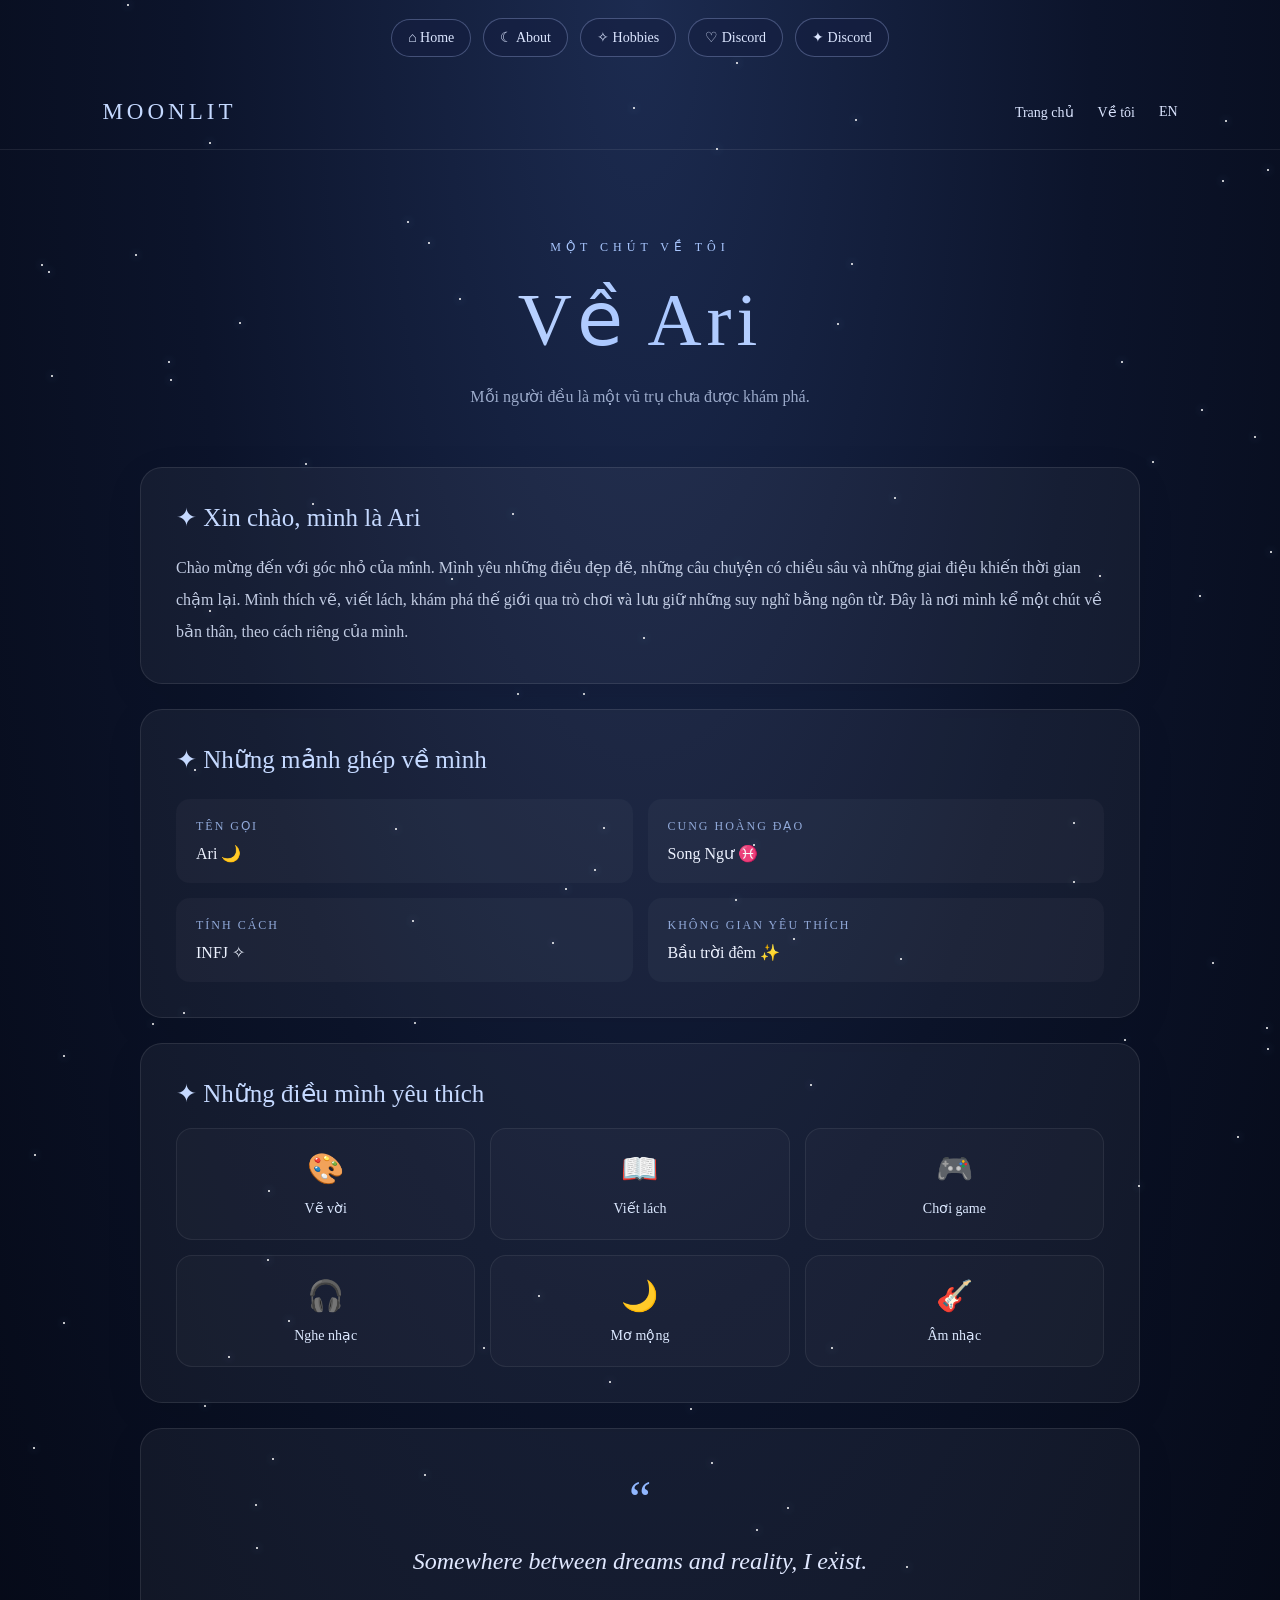
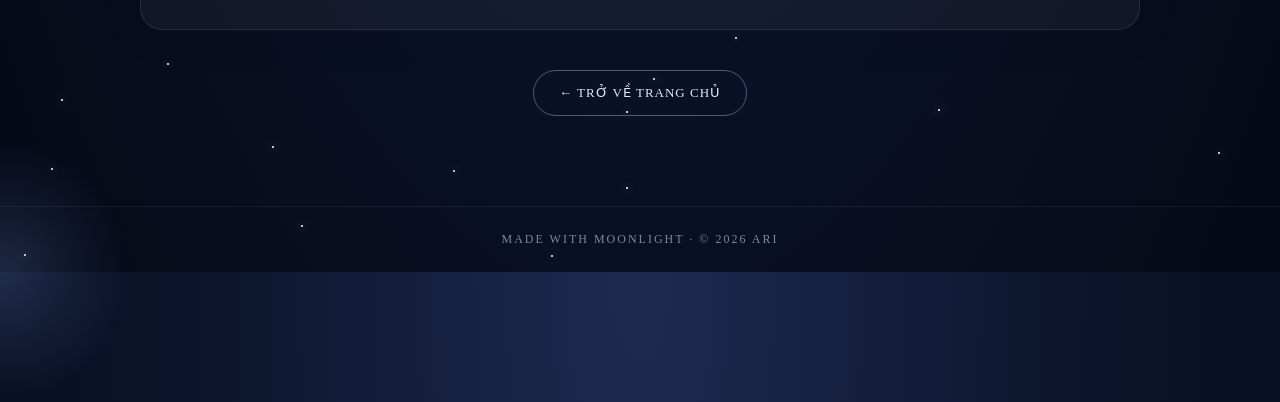
==== about.html @ 0a74391c "about.html" ====
<!DOCTYPE html>
<html lang="vi">

<head>
    <meta charset="UTF-8">
    <meta name="viewport" content="width=device-width, initial-scale=1.0">

    <title>About Ari | Moonlit</title>

    <style>
        /* ===== CÀI ĐẶT CHUNG ===== */
        * {
            margin: 0;
            padding: 0;
            box-sizing: border-box;
        }

        html {
            scroll-behavior: smooth;
        }

        body {
            min-height: 100vh;
            font-family: Georgia, "Times New Roman", serif;
            color: #f4f6ff;
            background:
                radial-gradient(
                    ellipse at top,
                    #1c2b50 0%,
                    #0c142b 50%,
                    #050916 100%
                );
            overflow-x: hidden;
        }

        /* ===== BẦU TRỜI SAO ===== */
        #stars {
            position: fixed;
            inset: 0;
            z-index: 0;
            pointer-events: none;
        }

        .star {
            position: absolute;
            width: 2px;
            height: 2px;
            border-radius: 50%;
            background: white;
            box-shadow: 0 0 8px #a9c7ff;
            animation: twinkle 3s infinite ease-in-out;
        }

        @keyframes twinkle {
            0%, 100% {
                opacity: 0.2;
                transform: scale(0.7);
            }

            50% {
                opacity: 1;
                transform: scale(1.4);
            }
        }

        /* ===== THANH ĐIỀU HƯỚNG ===== */
        header {
            position: relative;
            z-index: 2;
            display: flex;
            align-items: center;
            justify-content: space-between;
            padding: 24px 8%;
            border-bottom: 1px solid #ffffff15;
        }

        .logo {
            color: #c5d9ff;
            font-size: 23px;
            letter-spacing: 4px;
        }

        nav {
            display: flex;
            align-items: center;
            gap: 24px;
        }

        nav a,
        #language {
            color: #dbe5ff;
            text-decoration: none;
            font-family: inherit;
            font-size: 14px;
            background: transparent;
            border: none;
            cursor: pointer;
            transition: 0.3s;
        }

        nav a:hover,
        #language:hover {
            color: #91b7ff;
        }

        /* ===== TIÊU ĐỀ ===== */
        .page-title {
            position: relative;
            z-index: 1;
            text-align: center;
            padding: 90px 20px 55px;
            animation: appear 1s ease both;
        }

        .eyebrow {
            color: #a9c7ff;
            font-size: 12px;
            letter-spacing: 5px;
            margin-bottom: 20px;
        }

        h1 {
            font-size: clamp(42px, 8vw, 75px);
            font-weight: normal;
            letter-spacing: 5px;
            background: linear-gradient(
                120deg,
                #ffffff,
                #a9c7ff,
                #e3eaff
            );
            background-clip: text;
            -webkit-background-clip: text;
            color: transparent;
        }

        .subtitle {
            margin-top: 20px;
            color: #9baaca;
            font-size: 16px;
            line-height: 1.8;
        }

        /* ===== NỘI DUNG ===== */
        .container {
            position: relative;
            z-index: 1;
            width: min(1000px, 88%);
            margin: 0 auto;
            padding-bottom: 90px;
        }

        .glass-card {
            padding: 35px;
            margin-bottom: 25px;
            border: 1px solid #ffffff18;
            border-radius: 22px;
            background: rgba(255, 255, 255, 0.045);
            backdrop-filter: blur(12px);
            box-shadow: 0 10px 40px #00000012;
            transition:
                transform 0.35s ease,
                border-color 0.35s ease;
            animation: appear 1s ease both;
        }

        .glass-card:hover {
            transform: translateY(-4px);
            border-color: #a9c7ff55;
        }

        h2 {
            margin-bottom: 20px;
            color: #c5d9ff;
            font-size: 25px;
            font-weight: normal;
        }

        .description {
            color: #c2cce3;
            font-size: 16px;
            line-height: 2;
        }

        .highlight {
            color: #dce8ff;
        }

        /* ===== THÔNG TIN CÁ NHÂN ===== */
        .info-grid {
            display: grid;
            grid-template-columns: repeat(2, 1fr);
            gap: 15px;
            margin-top: 25px;
        }

        .info-item {
            padding: 20px;
            border-radius: 14px;
            background: #ffffff08;
        }

        .info-label {
            margin-bottom: 10px;
            color: #91a9d9;
            font-size: 12px;
            letter-spacing: 2px;
            text-transform: uppercase;
        }

        .info-value {
            color: #edf2ff;
            font-size: 16px;
        }

        /* ===== SỞ THÍCH ===== */
        .hobby-grid {
            display: grid;
            grid-template-columns: repeat(3, 1fr);
            gap: 15px;
        }

        .hobby {
            padding: 22px 12px;
            text-align: center;
            border: 1px solid #ffffff12;
            border-radius: 16px;
            background: #ffffff06;
            transition: 0.3s;
        }

        .hobby:hover {
            background: #a9c7ff12;
            transform: translateY(-5px);
        }

        .hobby-icon {
            display: block;
            margin-bottom: 14px;
            font-size: 30px;
        }

        .hobby-name {
            color: #dce8ff;
            font-size: 14px;
        }

        /* ===== CÂU NÓI ===== */
        .quote-card {
            text-align: center;
            padding: 45px 30px;
        }

        .quote-mark {
            color: #91b7ff;
            font-size: 50px;
            line-height: 1;
        }

        .quote-text {
            margin-top: 15px;
            color: #e0e8ff;
            font-size: clamp(18px, 3vw, 24px);
            font-style: italic;
            line-height: 1.9;
        }

        /* ===== NÚT ĐIỀU HƯỚNG ===== */
        .back-home {
            display: block;
            width: fit-content;
            margin: 40px auto 0;
            padding: 14px 25px;
            border: 1px solid #a9c7ff66;
            border-radius: 30px;
            color: #dce8ff;
            text-decoration: none;
            font-size: 13px;
            letter-spacing: 1px;
            transition: 0.3s;
        }

        .back-home:hover {
            background: #a9c7ff15;
            box-shadow: 0 0 25px #a9c7ff20;
        }

        footer {
            position: relative;
            z-index: 1;
            padding: 25px;
            border-top: 1px solid #ffffff10;
            color: #7887a7;
            text-align: center;
            font-size: 12px;
            letter-spacing: 2px;
        }

        /* ===== HIỆU ỨNG ===== */
        @keyframes appear {
            from {
                opacity: 0;
                transform: translateY(20px);
            }

            to {
                opacity: 1;
                transform: translateY(0);
            }
        }

        /* ===== ĐIỆN THOẠI ===== */
        @media (max-width: 650px) {
            header {
                padding: 20px 5%;
            }

            .logo {
                font-size: 17px;
                letter-spacing: 2px;
            }

            nav {
                gap: 13px;
            }

            nav a,
            #language {
                font-size: 12px;
            }

            .page-title {
                padding-top: 65px;
            }

            .container {
                width: 90%;
            }

            .glass-card {
                padding: 25px 20px;
            }

            .info-grid {
                grid-template-columns: 1fr;
            }

            .hobby-grid {
                grid-template-columns: repeat(2, 1fr);
            }
        }

        @media (prefers-reduced-motion: reduce) {
            *,
            *::before,
            *::after {
                animation-duration: 0.01ms !important;
                animation-iteration-count: 1 !important;
                scroll-behavior: auto !important;
            }
        }
    </style>
</head>
    <link rel="stylesheet" href="effects.css">
<body>
    <nav class="main-nav">
  <a href="index.html">⌂ Home</a>
  <a href="about.html">☾ About</a>
  <a href="hobbies.html">✧ Hobbies</a>
  <a href="discord.html">♡ Discord</a>
  <a href="music.html">✦ Discord</a>
</nav>

<style>
  .main-nav {
    display: flex;
    justify-content: center;
    align-items: center;
    flex-wrap: wrap;
    gap: 12px;
    padding: 18px 12px;
    margin: 0 auto;
  }

  .main-nav a {
    color: #dce6ff;
    text-decoration: none;
    padding: 10px 16px;
    border: 1px solid rgba(180, 200, 255, 0.3);
    border-radius: 20px;
    background: rgba(20, 30, 65, 0.55);
    transition: 0.3s ease;
  }

  .main-nav a:hover {
    color: white;
    background: rgba(120, 145, 220, 0.3);
    border-color: #c5d4ff;
    box-shadow: 0 0 15px rgba(150, 180, 255, 0.3);
    transform: translateY(-2px);
  }
</style>
    
<script src="effects.js"></script>
    <div id="stars" aria-hidden="true"></div>

    <!-- THANH ĐIỀU HƯỚNG -->
    <header>
        <div class="logo">MOONLIT</div>

        <nav>
            <a href="index.html"
               data-vi="Trang chủ"
               data-en="Home">Trang chủ</a>

            <a href="about.html"
               data-vi="Về tôi"
               data-en="About">Về tôi</a>

            <button id="language" type="button">EN</button>
        </nav>
    </header>

    <!-- TIÊU ĐỀ -->
    <section class="page-title">
        <p class="eyebrow"
           data-vi="MỘT CHÚT VỀ TÔI"
           data-en="A LITTLE ABOUT ME">
            MỘT CHÚT VỀ TÔI
        </p>

        <h1 data-vi="Về Ari" data-en="About Ari">Về Ari</h1>

        <p class="subtitle"
           data-vi="Mỗi người đều là một vũ trụ chưa được khám phá."
           data-en="Everyone is a universe waiting to be discovered.">
            Mỗi người đều là một vũ trụ chưa được khám phá.
        </p>
    </section>

    <main class="container">

        <!-- GIỚI THIỆU -->
        <section class="glass-card">
            <h2 data-vi="✦ Xin chào, mình là Ari"
                data-en="✦ Hello, I'm Ari">
                ✦ Xin chào, mình là Ari
            </h2>

            <p class="description"
               data-vi="Chào mừng đến với góc nhỏ của mình. Mình yêu những điều đẹp đẽ, những câu chuyện có chiều sâu và những giai điệu khiến thời gian chậm lại. Mình thích vẽ, viết lách, khám phá thế giới qua trò chơi và lưu giữ những suy nghĩ bằng ngôn từ. Đây là nơi mình kể một chút về bản thân, theo cách riêng của mình."
               data-en="Welcome to my little corner of the universe. I love beautiful things, meaningful stories, and melodies that make time slow down. I enjoy drawing, writing, exploring virtual worlds through games, and preserving my thoughts in words. This is where I share a little about myself, in my own way.">
                Chào mừng đến với góc nhỏ của mình. Mình yêu những điều đẹp đẽ, những câu chuyện có chiều sâu và những giai điệu khiến thời gian chậm lại. Mình thích vẽ, viết lách, khám phá thế giới qua trò chơi và lưu giữ những suy nghĩ bằng ngôn từ. Đây là nơi mình kể một chút về bản thân, theo cách riêng của mình.
            </p>
        </section>

        <!-- THÔNG TIN -->
        <section class="glass-card">
            <h2 data-vi="✦ Những mảnh ghép về mình"
                data-en="✦ Pieces of Me">
                ✦ Những mảnh ghép về mình
            </h2>

            <div class="info-grid">

                <div class="info-item">
                    <p class="info-label"
                       data-vi="Tên gọi"
                       data-en="Name">Tên gọi</p>

                    <p class="info-value">Ari 🌙</p>
                </div>

                <div class="info-item">
                    <p class="info-label"
                       data-vi="Cung hoàng đạo"
                       data-en="Zodiac">Cung hoàng đạo</p>

                    <p class="info-value"
                       data-vi="Song Ngư ♓"
                       data-en="Pisces ♓">Song Ngư ♓</p>
                </div>

                <div class="info-item">
                    <p class="info-label"
                       data-vi="Tính cách"
                       data-en="Personality">Tính cách</p>

                    <p class="info-value">INFJ ✧</p>
                </div>

                <div class="info-item">
                    <p class="info-label"
                       data-vi="Không gian yêu thích"
                       data-en="Favorite Vibe">Không gian yêu thích</p>

                    <p class="info-value"
                       data-vi="Bầu trời đêm ✨"
                       data-en="The night sky ✨">Bầu trời đêm ✨</p>
                </div>

            </div>
        </section>

        <!-- SỞ THÍCH -->
        <section class="glass-card">
            <h2 data-vi="✦ Những điều mình yêu thích"
                data-en="✦ Things I Love">
                ✦ Những điều mình yêu thích
            </h2>

            <div class="hobby-grid">

                <div class="hobby">
                    <span class="hobby-icon">🎨</span>
                    <p class="hobby-name"
                       data-vi="Vẽ vời"
                       data-en="Drawing">Vẽ vời</p>
                </div>

                <div class="hobby">
                    <span class="hobby-icon">📖</span>
                    <p class="hobby-name"
                       data-vi="Viết lách"
                       data-en="Writing">Viết lách</p>
                </div>

                <div class="hobby">
                    <span class="hobby-icon">🎮</span>
                    <p class="hobby-name"
                       data-vi="Chơi game"
                       data-en="Gaming">Chơi game</p>
                </div>

                <div class="hobby">
                    <span class="hobby-icon">🎧</span>
                    <p class="hobby-name"
                       data-vi="Nghe nhạc"
                       data-en="Music">Nghe nhạc</p>
                </div>

                <div class="hobby">
                    <span class="hobby-icon">🌙</span>
                    <p class="hobby-name"
                       data-vi="Mơ mộng"
                       data-en="Daydreaming">Mơ mộng</p>
                </div>

                <div class="hobby">
                    <span class="hobby-icon">🎸</span>
                    <p class="hobby-name"
                       data-vi="Âm nhạc"
                       data-en="Instruments">Âm nhạc</p>
                </div>

            </div>
        </section>

        <!-- CÂU NÓI -->
        <section class="glass-card quote-card">
            <div class="quote-mark">“</div>

            <p class="quote-text"
               data-vi="Somewhere between dreams and reality, I exist."
               data-en="Somewhere between dreams and reality, I exist.">
                Somewhere between dreams and reality, I exist.
            </p>
        </section>

        <a class="back-home"
           href="index.html"
           data-vi="← TRỞ VỀ TRANG CHỦ"
           data-en="← BACK TO HOME">
            ← TRỞ VỀ TRANG CHỦ
        </a>

    </main>

    <footer>
        <p>MADE WITH MOONLIGHT · © 2026 ARI</p>
    </footer>

    <script>
        // Tạo bầu trời sao
        const stars = document.getElementById("stars");

        for (let i = 0; i < 100; i++) {
            const star = document.createElement("span");

            star.className = "star";
            star.style.left = Math.random() * 100 + "%";
            star.style.top = Math.random() * 100 + "%";
            star.style.animationDelay = Math.random() * 3 + "s";
            star.style.animationDuration =
                (2 + Math.random() * 4) + "s";

            stars.appendChild(star);
        }

        // Chuyển đổi ngôn ngữ
        const languageButton = document.getElementById("language");

        let currentLanguage = "vi";

        languageButton.addEventListener("click", () => {
            currentLanguage =
                currentLanguage === "vi" ? "en" : "vi";

            document.documentElement.lang = currentLanguage;

            document.querySelectorAll("[data-vi][data-en]")
                .forEach(element => {
                    element.textContent =
                        element.dataset[currentLanguage];
                });

            languageButton.textContent =
                currentLanguage === "vi" ? "EN" : "VI";
        });
    </script>
    <script src="effects.js"></script>
    
</body>
  </html>
---- effects.css ----
/* =================================
   MOONLIT — CELESTIAL EFFECTS
   ================================= */

/* 1. ÁNH SÁNG THEO CON TRỎ */
.cursor-glow {
    position: fixed;
    width: 260px;
    height: 260px;
    border-radius: 50%;
    background: radial-gradient(
        circle,
        rgba(130, 170, 255, 0.10) 0%,
        rgba(130, 170, 255, 0.04) 40%,
        transparent 72%
    );

    transform: translate(-50%, -50%);
    pointer-events: none;
    z-index: 0;

    transition: left 0.12s linear, top 0.12s linear;
}

/* 2. SAO BĂNG */
.shooting-star {
    position: fixed;
    top: var(--star-top, 20%);
    left: 100%;

    width: 140px;
    height: 2px;

    background: linear-gradient(
        90deg,
        transparent,
        rgba(169, 199, 255, 0.9),
        white
    );

    border-radius: 50%;
    opacity: 0;
    pointer-events: none;
    z-index: 0;

    transform: rotate(-25deg);
    filter: drop-shadow(0 0 5px #a9c7ff);

    animation: shooting 1.2s linear forwards;
}

@keyframes shooting {
    0% {
        opacity: 0;
        transform: translate(0, 0) rotate(-25deg);
    }

    10% {
        opacity: 1;
    }

    100% {
        opacity: 0;
        transform: translate(-120vw, 40vh) rotate(-25deg);
    }
}

/* 3. NỘI DUNG XUẤT HIỆN KHI CUỘN */
.reveal {
    opacity: 0;
    transform: translateY(24px);

    transition:
        opacity 0.8s ease,
        transform 0.8s ease;
}

.reveal.visible {
    opacity: 1;
    transform: translateY(0);
}

/* 4. CHUYỂN CẢNH GIỮA CÁC TRANG */
body.page-enter {
    animation: pageEnter 0.65s ease both;
}

body.page-leave {
    animation: pageLeave 0.28s ease both;
}

@keyframes pageEnter {
    from {
        opacity: 0;
        transform: translateY(8px);
    }

    to {
        opacity: 1;
        transform: translateY(0);
    }
}

@keyframes pageLeave {
    from {
        opacity: 1;
    }

    to {
        opacity: 0;
    }
}

/* 5. TÔN TRỌNG THIẾT LẬP GIẢM CHUYỂN ĐỘNG */
@media (prefers-reduced-motion: reduce) {
    .cursor-glow {
        display: none;
    }

    .reveal {
        opacity: 1;
        transform: none;
        transition: none;
    }

    body.page-enter,
    body.page-leave,
    .shooting-star {
        animation: none;
    }
}

/* Không dùng con trỏ tùy chỉnh trên thiết bị cảm ứng */
@media (hover: none), (pointer: coarse) {
    .cursor-glow {
        display: none;
    }
}
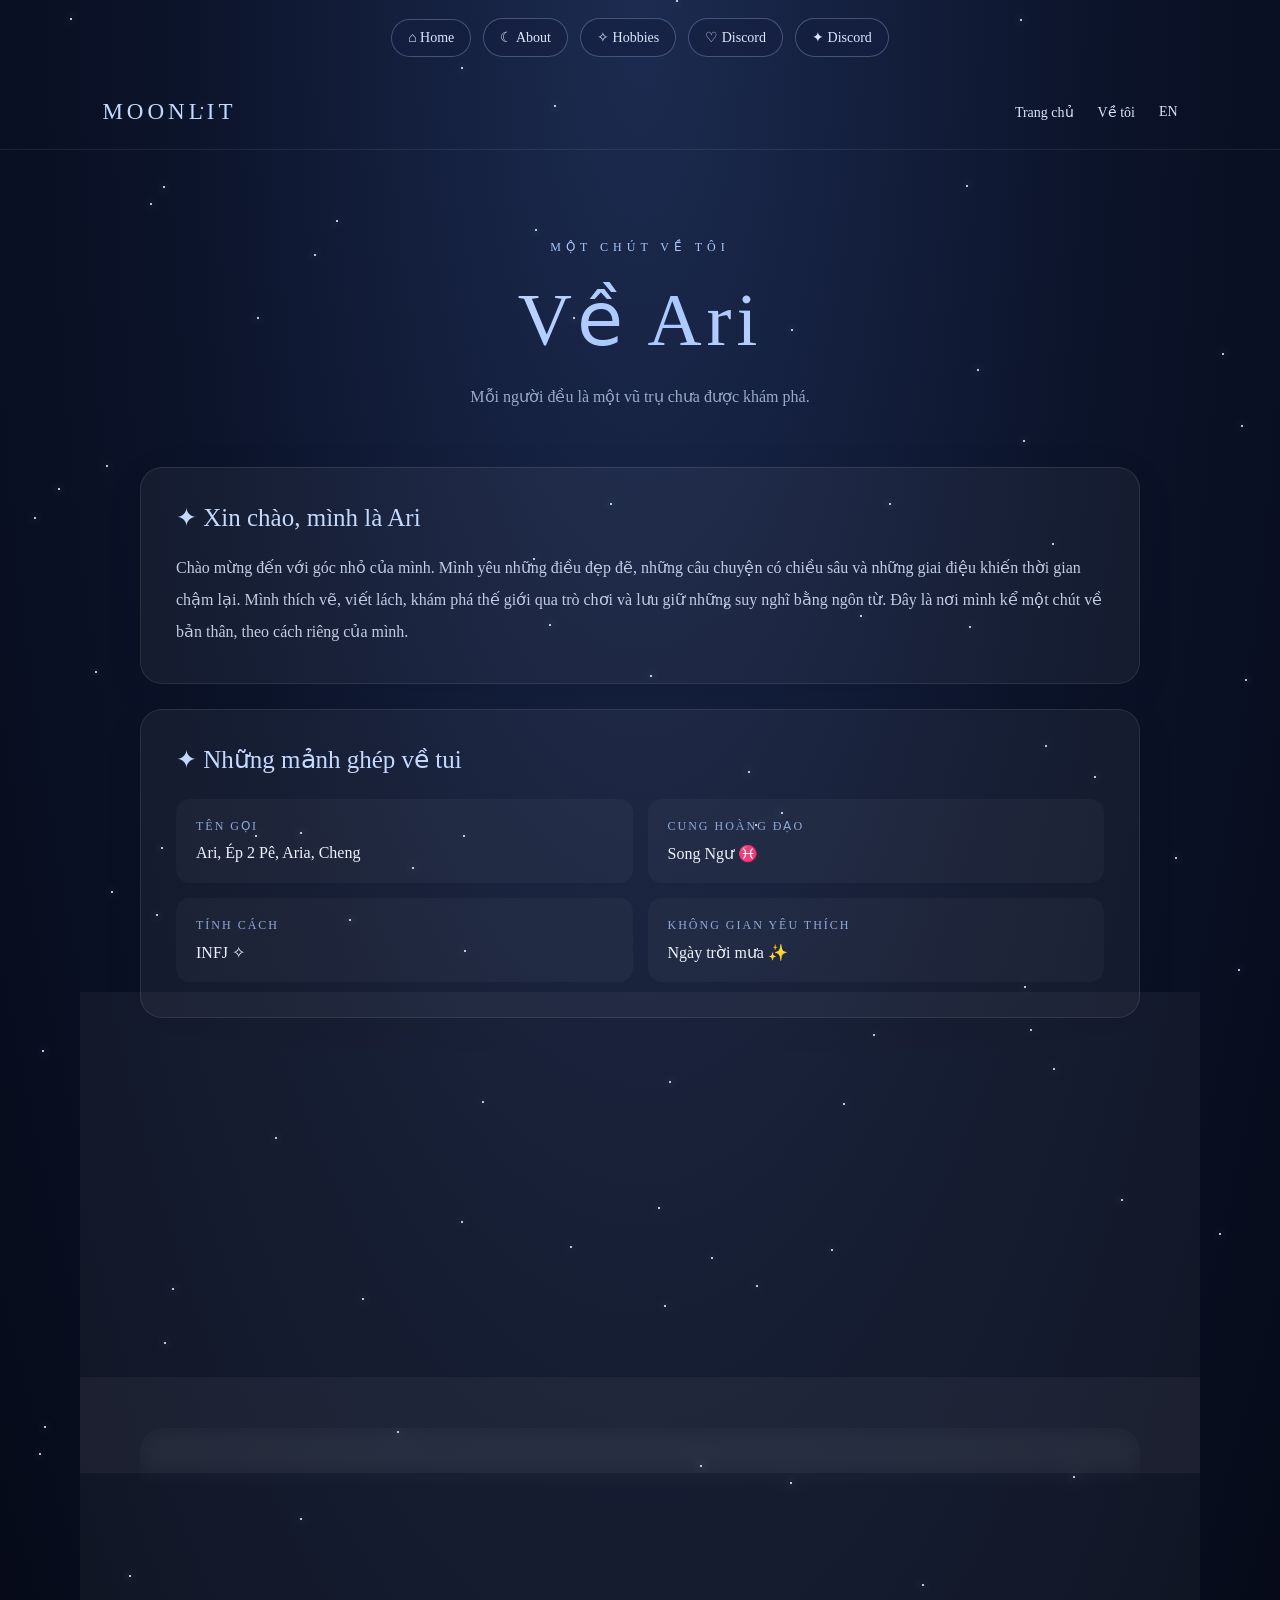
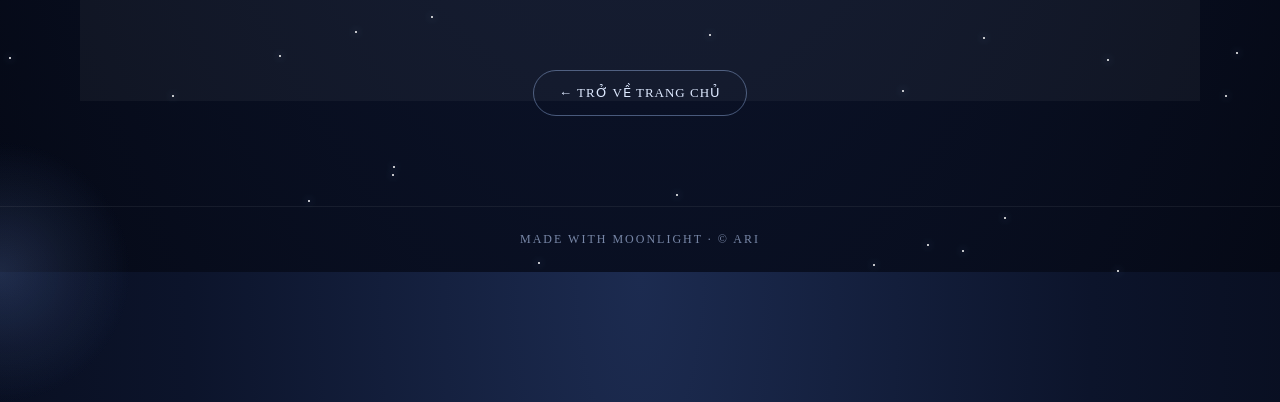
==== commit 674ea544: "about.html" ====
--- a/about.html
+++ b/about.html
@@ -456,9 +456,9 @@
 
         <!-- THÔNG TIN -->
         <section class="glass-card">
-            <h2 data-vi="✦ Những mảnh ghép về mình"
+            <h2 data-vi="✦ Những mảnh ghép về tui"
                 data-en="✦ Pieces of Me">
-                ✦ Những mảnh ghép về mình
+                ✦ Những mảnh ghép về tui
             </h2>
 
             <div class="info-grid">
@@ -468,7 +468,7 @@
                        data-vi="Tên gọi"
                        data-en="Name">Tên gọi</p>
 
-                    <p class="info-value">Ari 🌙</p>
+                    <p class="info-value">Ari, Ép 2 Pê, Aria, Cheng </p>
                 </div>
 
                 <div class="info-item">
@@ -495,8 +495,8 @@
                        data-en="Favorite Vibe">Không gian yêu thích</p>
 
                     <p class="info-value"
-                       data-vi="Bầu trời đêm ✨"
-                       data-en="The night sky ✨">Bầu trời đêm ✨</p>
+                       data-vi="Ngày trời mưa ✨"
+                       data-en="The rainy day ✨">Ngày trời mưa ✨</p>
                 </div>
 
             </div>
@@ -577,7 +577,7 @@
     </main>
 
     <footer>
-        <p>MADE WITH MOONLIGHT · © 2026 ARI</p>
+        <p>MADE WITH MOONLIGHT · © ARI</p>
     </footer>
 
     <script>
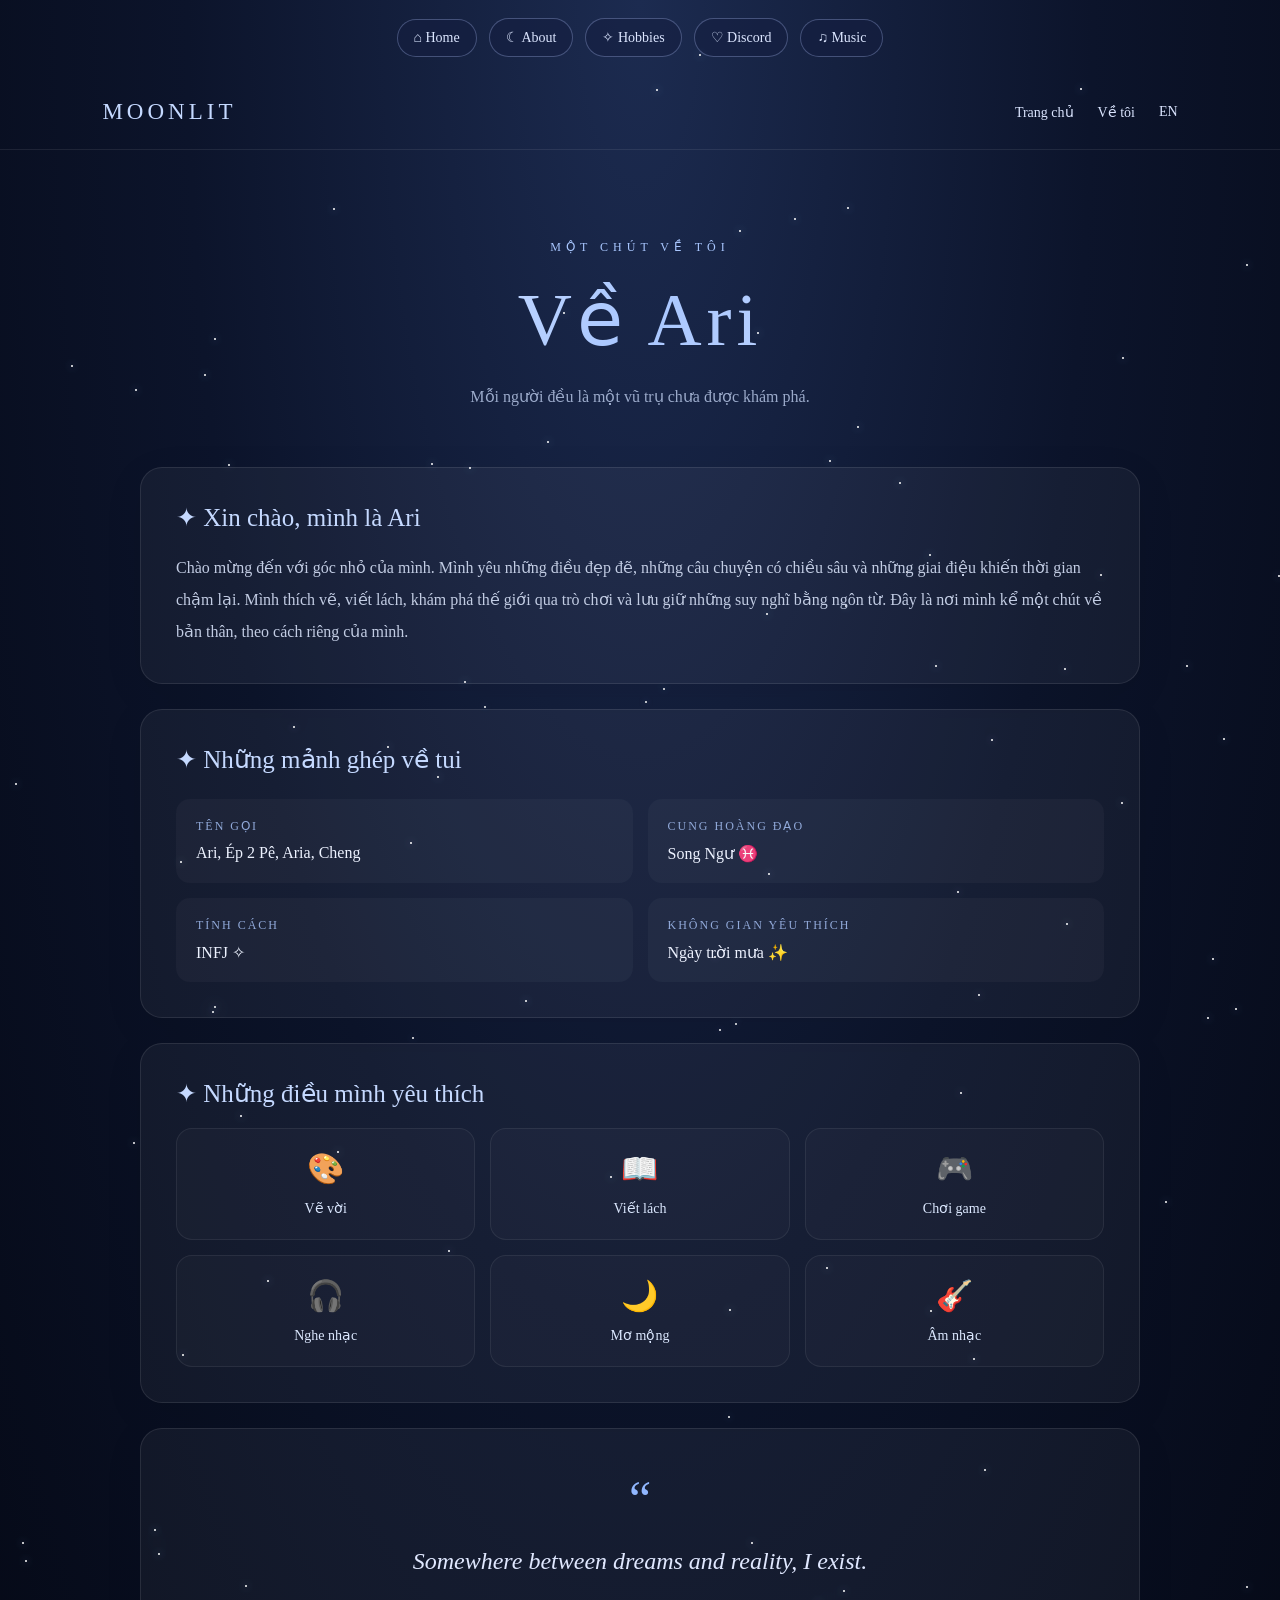
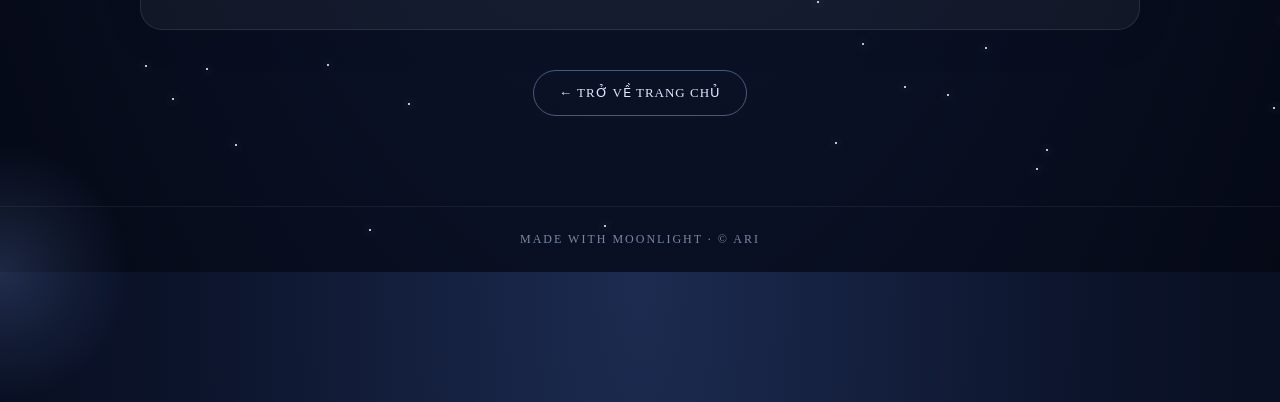
==== commit f9a36b1b: "about.html" ====
--- a/about.html
+++ b/about.html
@@ -368,7 +368,8 @@
   <a href="about.html">☾ About</a>
   <a href="hobbies.html">✧ Hobbies</a>
   <a href="discord.html">♡ Discord</a>
-  <a href="music.html">✦ Discord</a>
+  <a href="music.html" class="active">♫ Music</a>
+  
 </nav>
 
 <style>
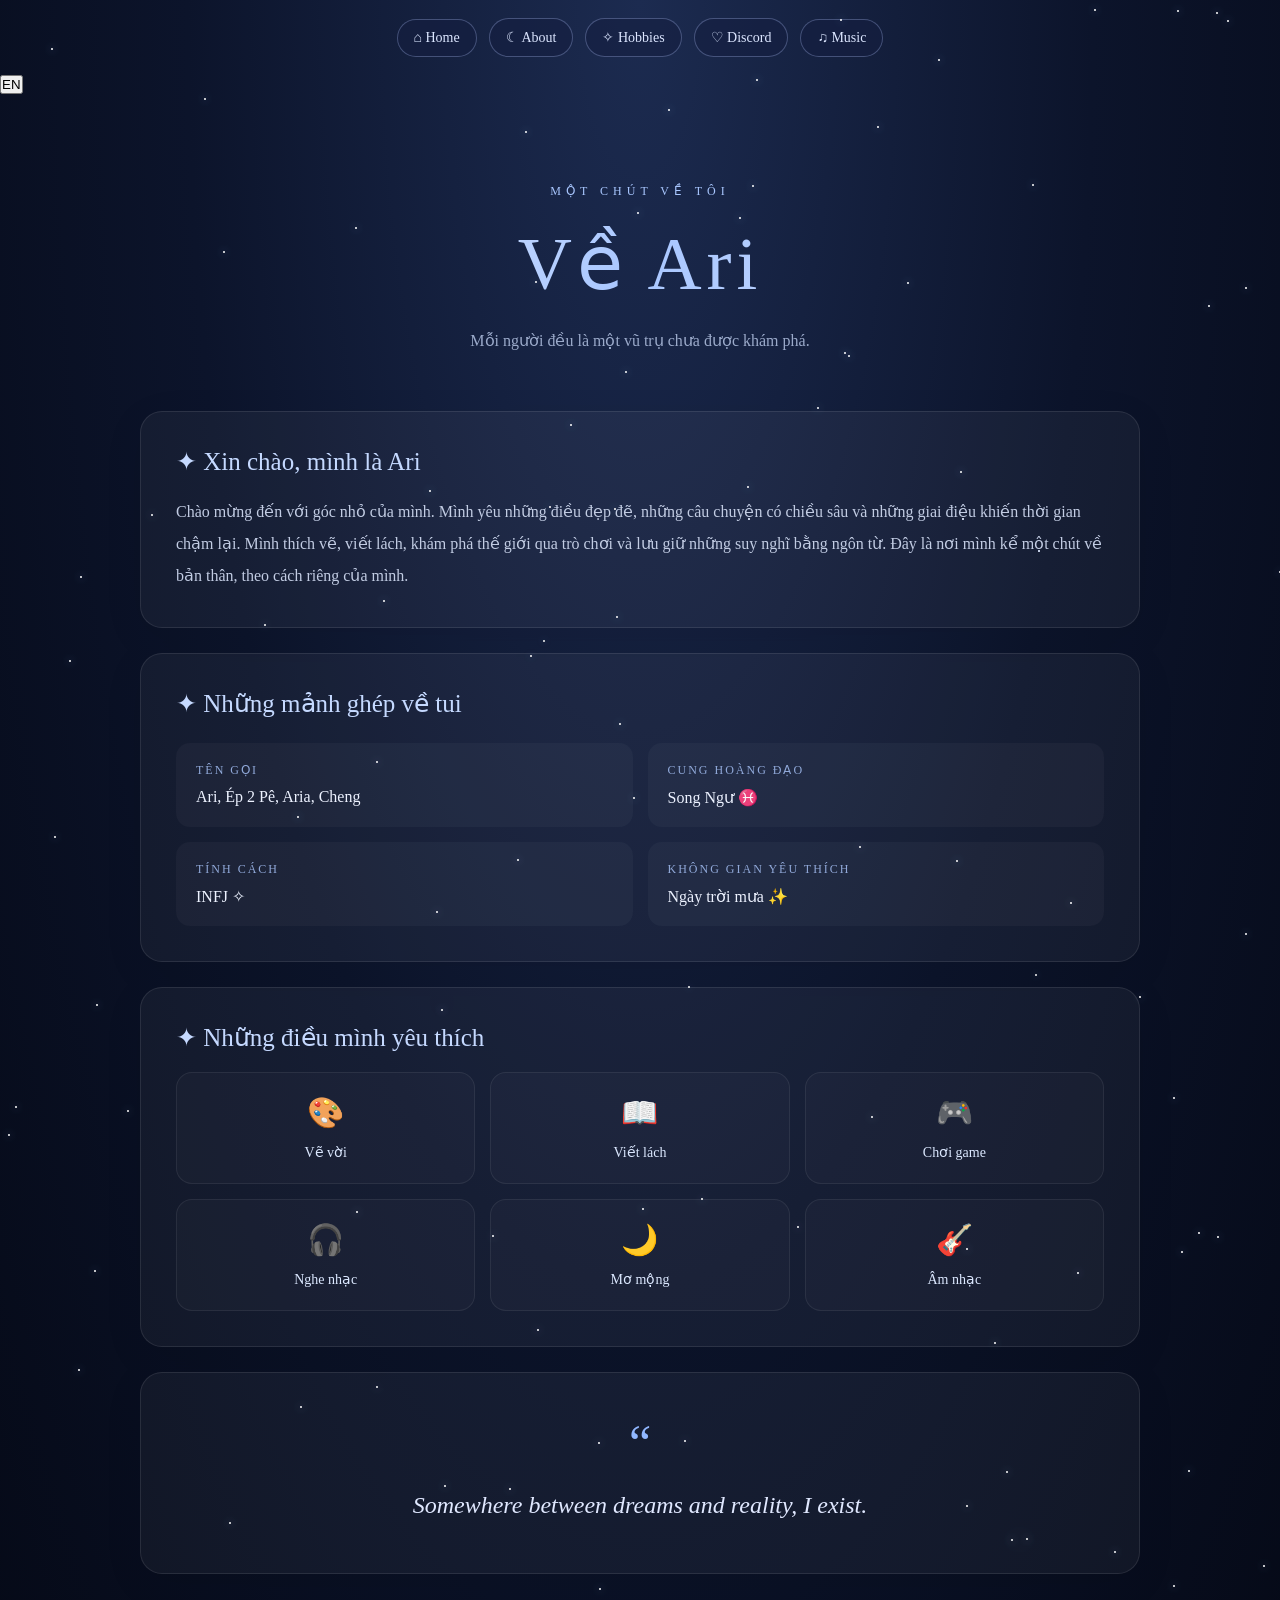
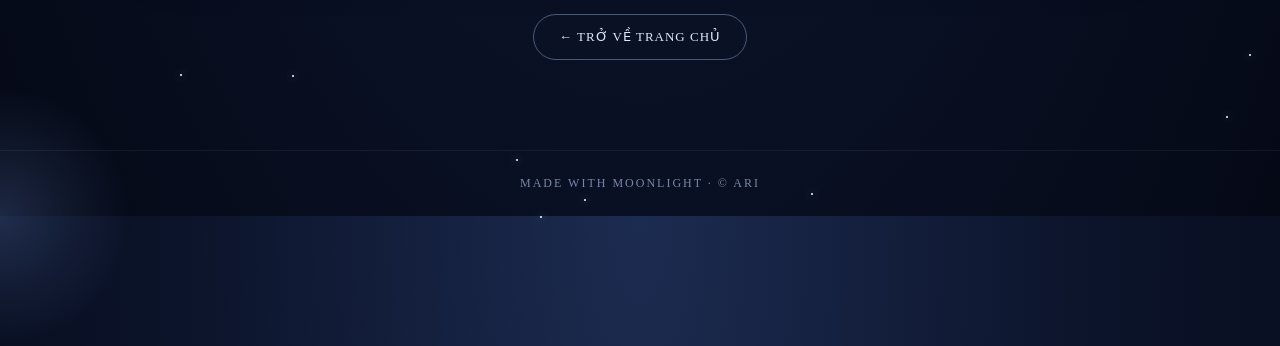
==== commit 859bb93f: "about.html" ====
--- a/about.html
+++ b/about.html
@@ -405,21 +405,12 @@
 <script src="effects.js"></script>
     <div id="stars" aria-hidden="true"></div>
 
-    <!-- THANH ĐIỀU HƯỚNG -->
-    <header>
-        <div class="logo">MOONLIT</div>
-
-        <nav>
-            <a href="index.html"
-               data-vi="Trang chủ"
-               data-en="Home">Trang chủ</a>
-
-            <a href="about.html"
-               data-vi="Về tôi"
-               data-en="About">Về tôi</a>
-
-            <button id="language" type="button">EN</button>
-        </nav>
+    <!-- LANGUAGE -->
+  <div class="language">
+    <button id="languageButton" type="button">
+      EN
+    </button>
+  </div>
     </header>
 
     <!-- TIÊU ĐỀ -->
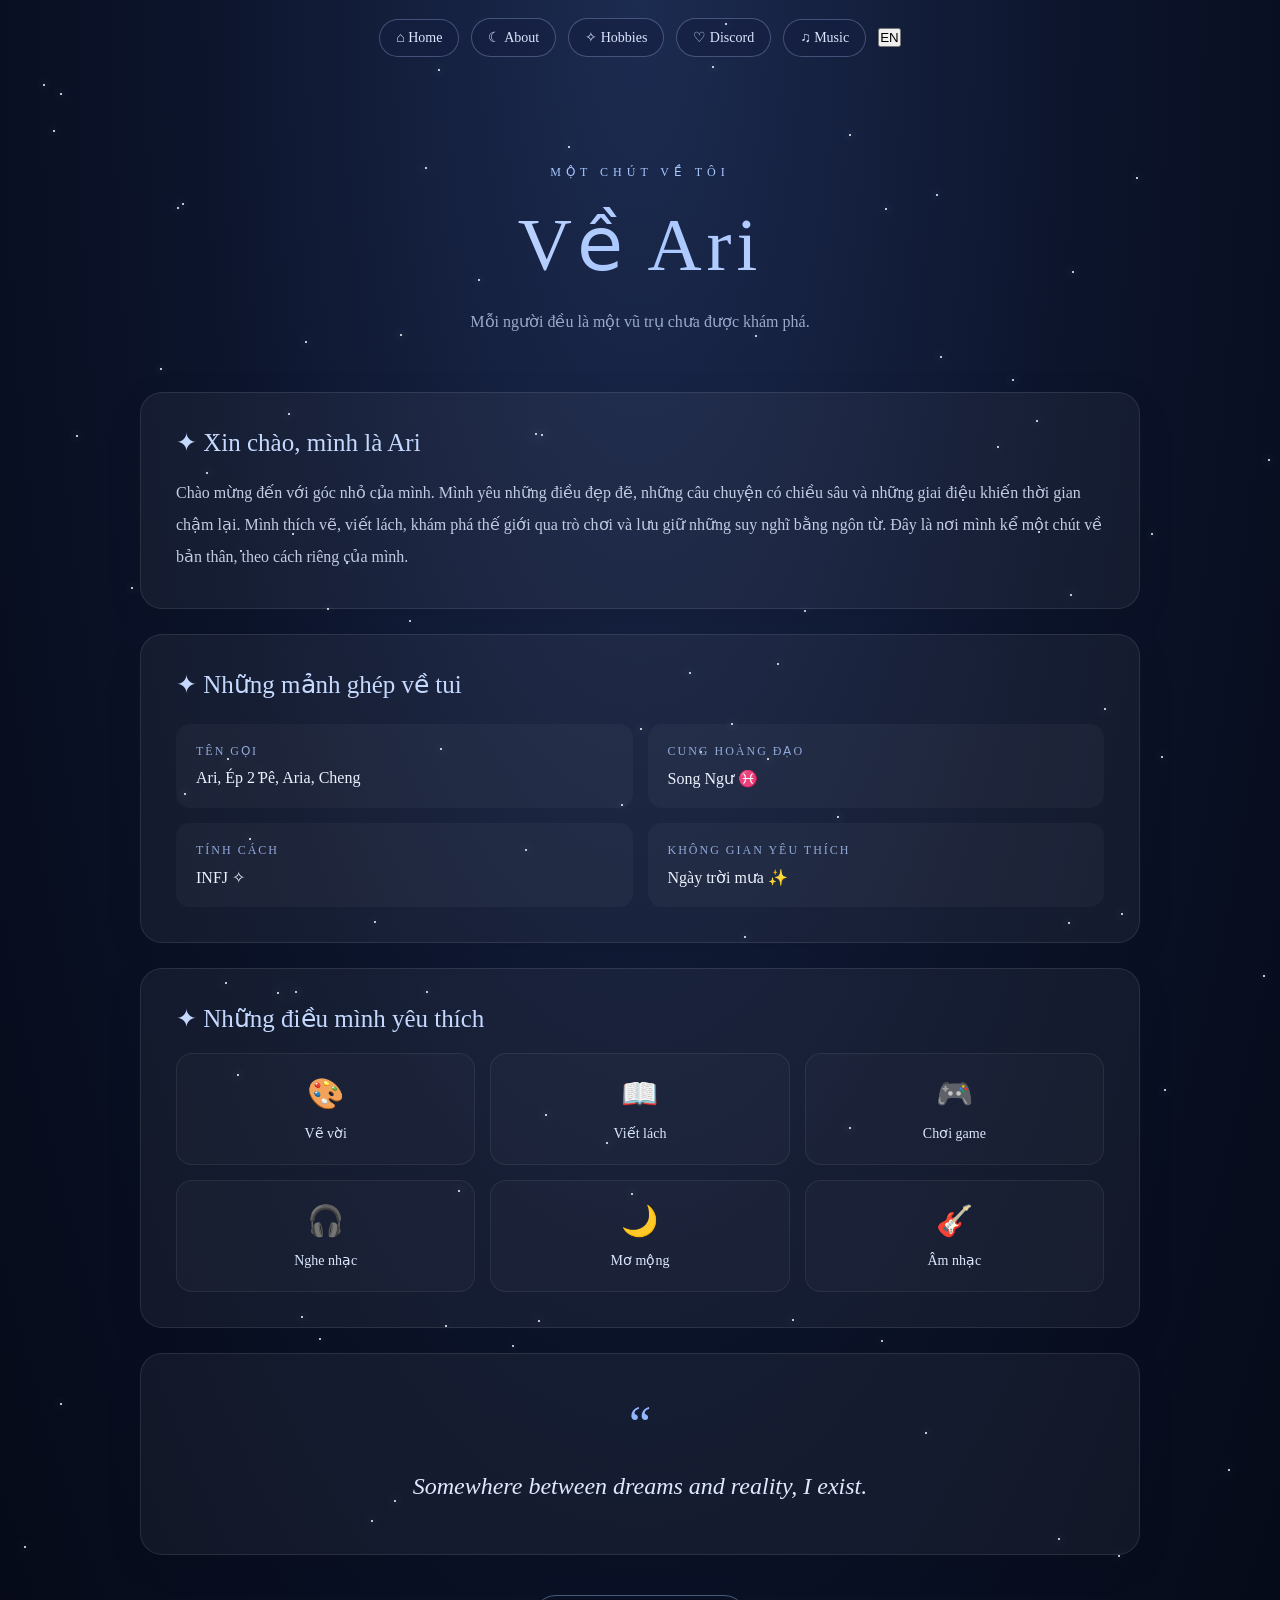
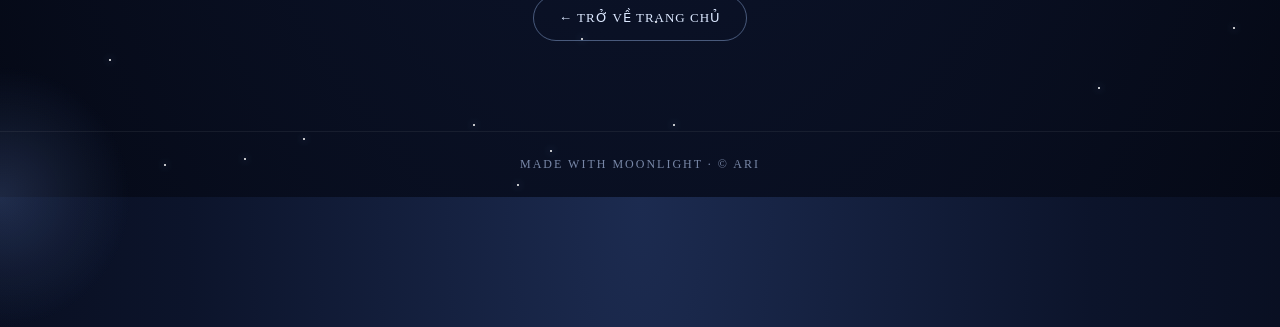
==== commit 79ac4f91: "about.html" ====
--- a/about.html
+++ b/about.html
@@ -369,6 +369,15 @@
   <a href="hobbies.html">✧ Hobbies</a>
   <a href="discord.html">♡ Discord</a>
   <a href="music.html" class="active">♫ Music</a>
+
+  <div class="stars" id="stars"></div>
+
+  <!-- LANGUAGE -->
+  <div class="language">
+    <button id="languageButton" type="button">
+      EN
+    </button>
+  </div>       
   
 </nav>
 
@@ -404,14 +413,8 @@
     
 <script src="effects.js"></script>
     <div id="stars" aria-hidden="true"></div>
-
-    <!-- LANGUAGE -->
-  <div class="language">
-    <button id="languageButton" type="button">
-      EN
-    </button>
-  </div>
-    </header>
+ <div class="stars" id="stars"></div>
+
 
     <!-- TIÊU ĐỀ -->
     <section class="page-title">
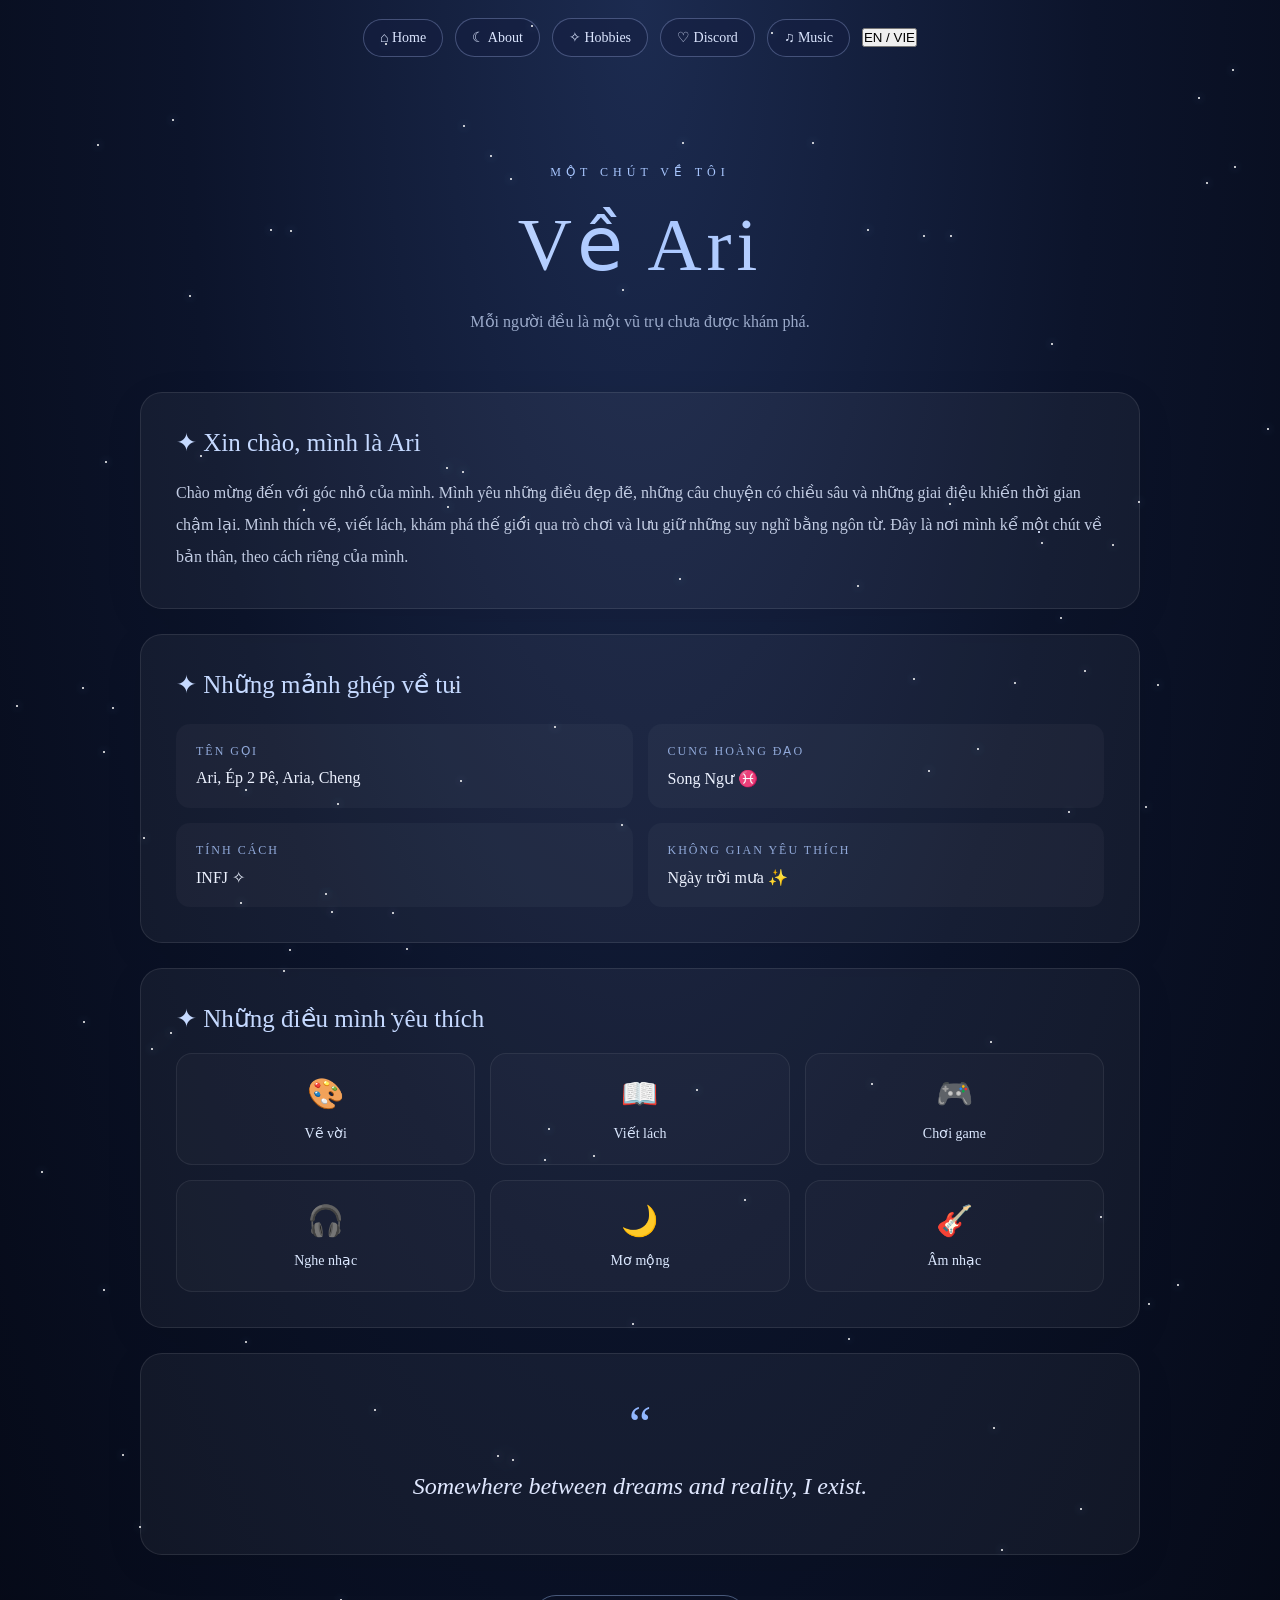
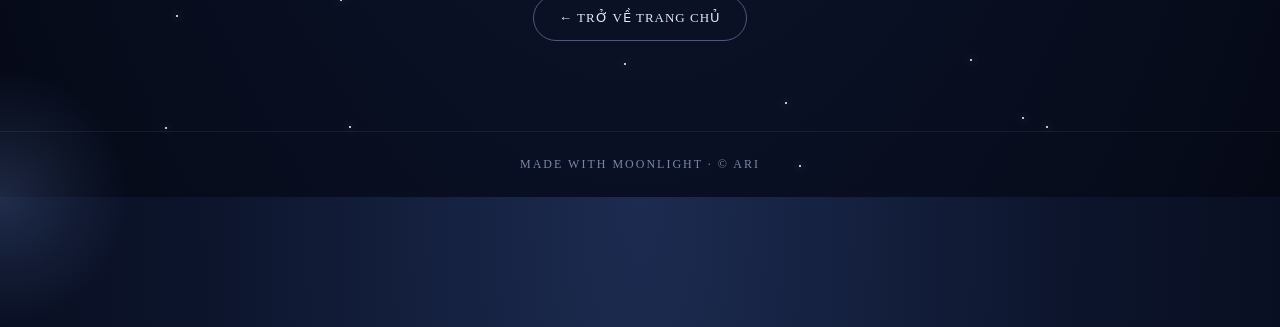
==== commit be51b0ae: "about.html" ====
--- a/about.html
+++ b/about.html
@@ -372,12 +372,13 @@
 
   <div class="stars" id="stars"></div>
 
-  <!-- LANGUAGE -->
-  <div class="language">
-    <button id="languageButton" type="button">
-      EN
-    </button>
-  </div>       
+  <div class="language-switch">
+  <button id="languageToggle" type="button" aria-label="Switch language">
+    <span class="lang-option active" data-lang="en">EN</span>
+    <span class="lang-divider">/</span>
+    <span class="lang-option" data-lang="vi">VIE</span>
+  </button>
+  </div>
   
 </nav>
 
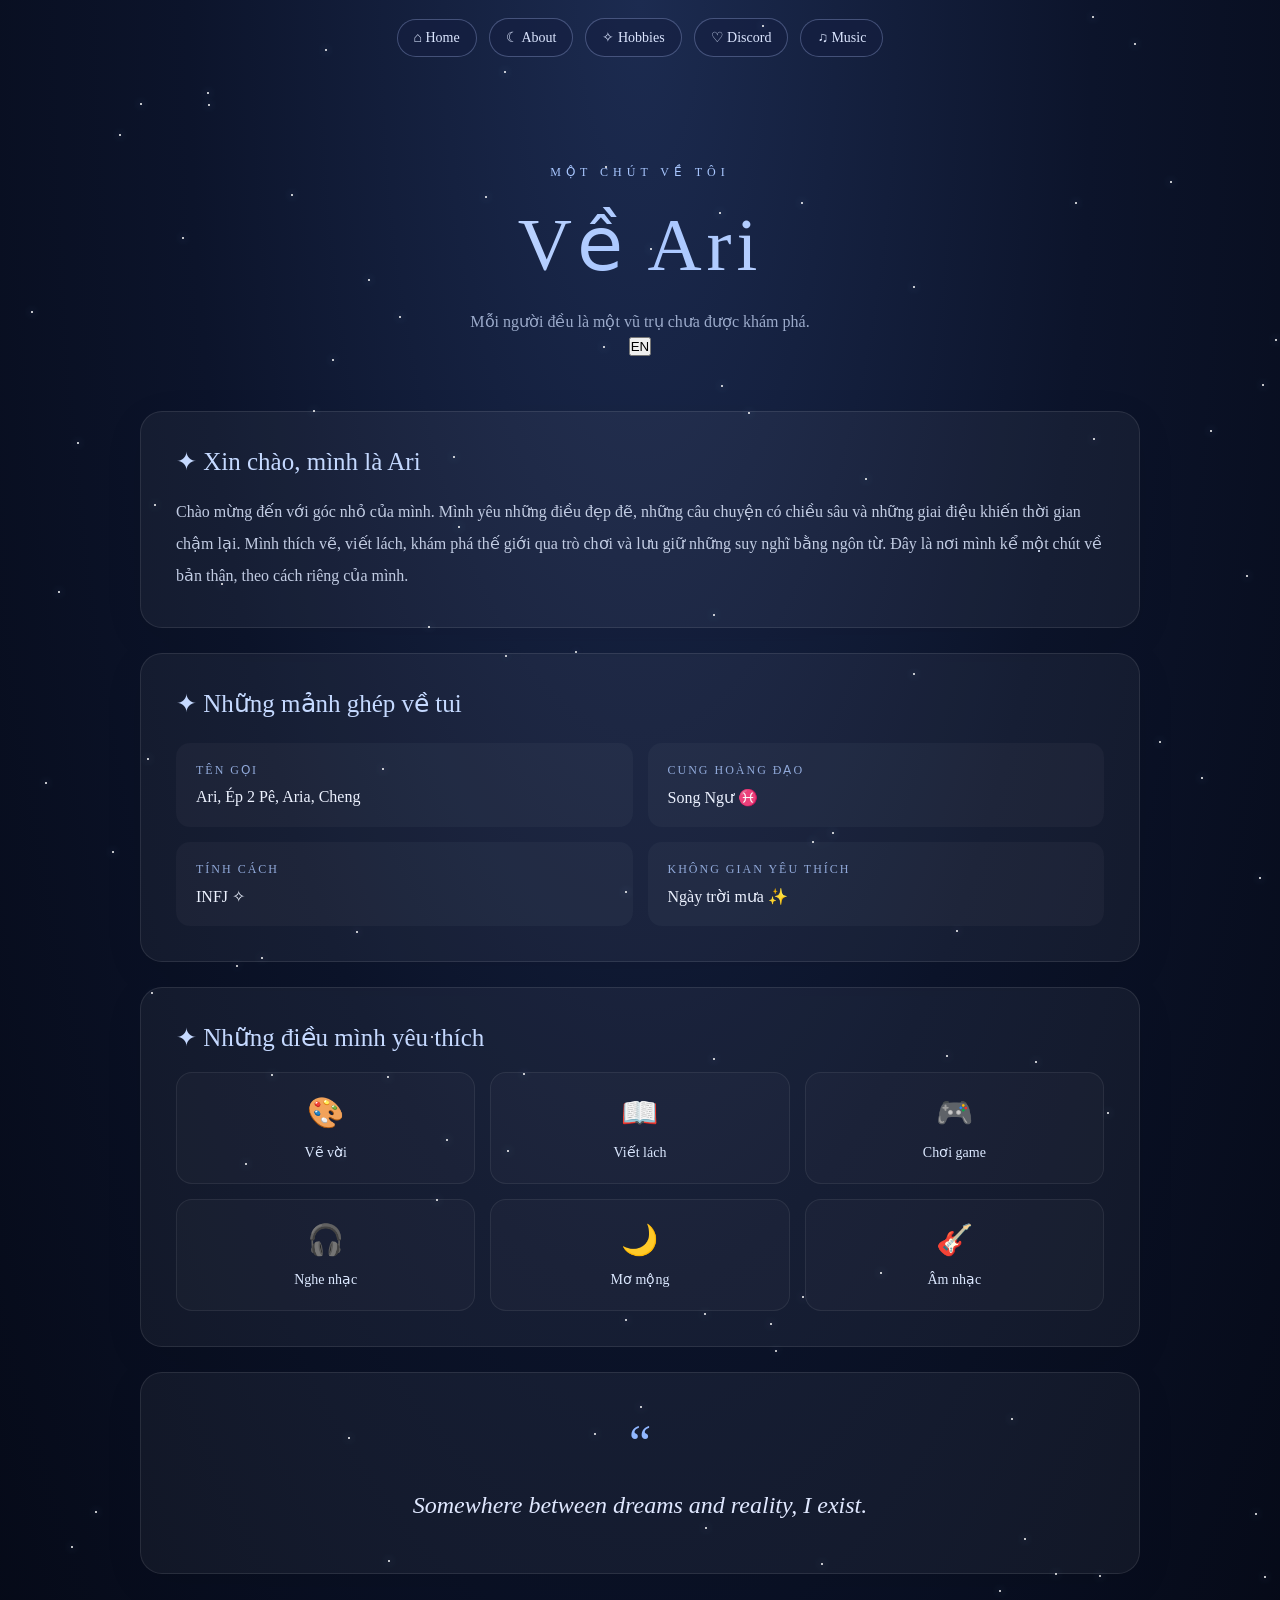
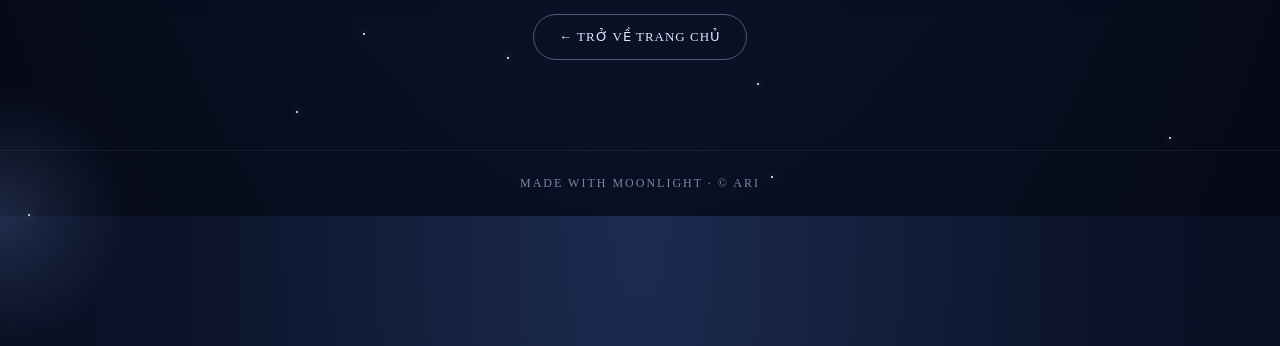
==== commit 0d040aff: "about.html" ====
--- a/about.html
+++ b/about.html
@@ -371,14 +371,6 @@
   <a href="music.html" class="active">♫ Music</a>
 
   <div class="stars" id="stars"></div>
-
-  <div class="language-switch">
-  <button id="languageToggle" type="button" aria-label="Switch language">
-    <span class="lang-option active" data-lang="en">EN</span>
-    <span class="lang-divider">/</span>
-    <span class="lang-option" data-lang="vi">VIE</span>
-  </button>
-  </div>
   
 </nav>
 
@@ -432,6 +424,14 @@
            data-en="Everyone is a universe waiting to be discovered.">
             Mỗi người đều là một vũ trụ chưa được khám phá.
         </p>
+
+    <!-- LANGUAGE -->
+  <div class="language">
+    <button id="languageButton" type="button">
+      EN
+    </button>
+  </div> 
+
     </section>
 
     <main class="container">
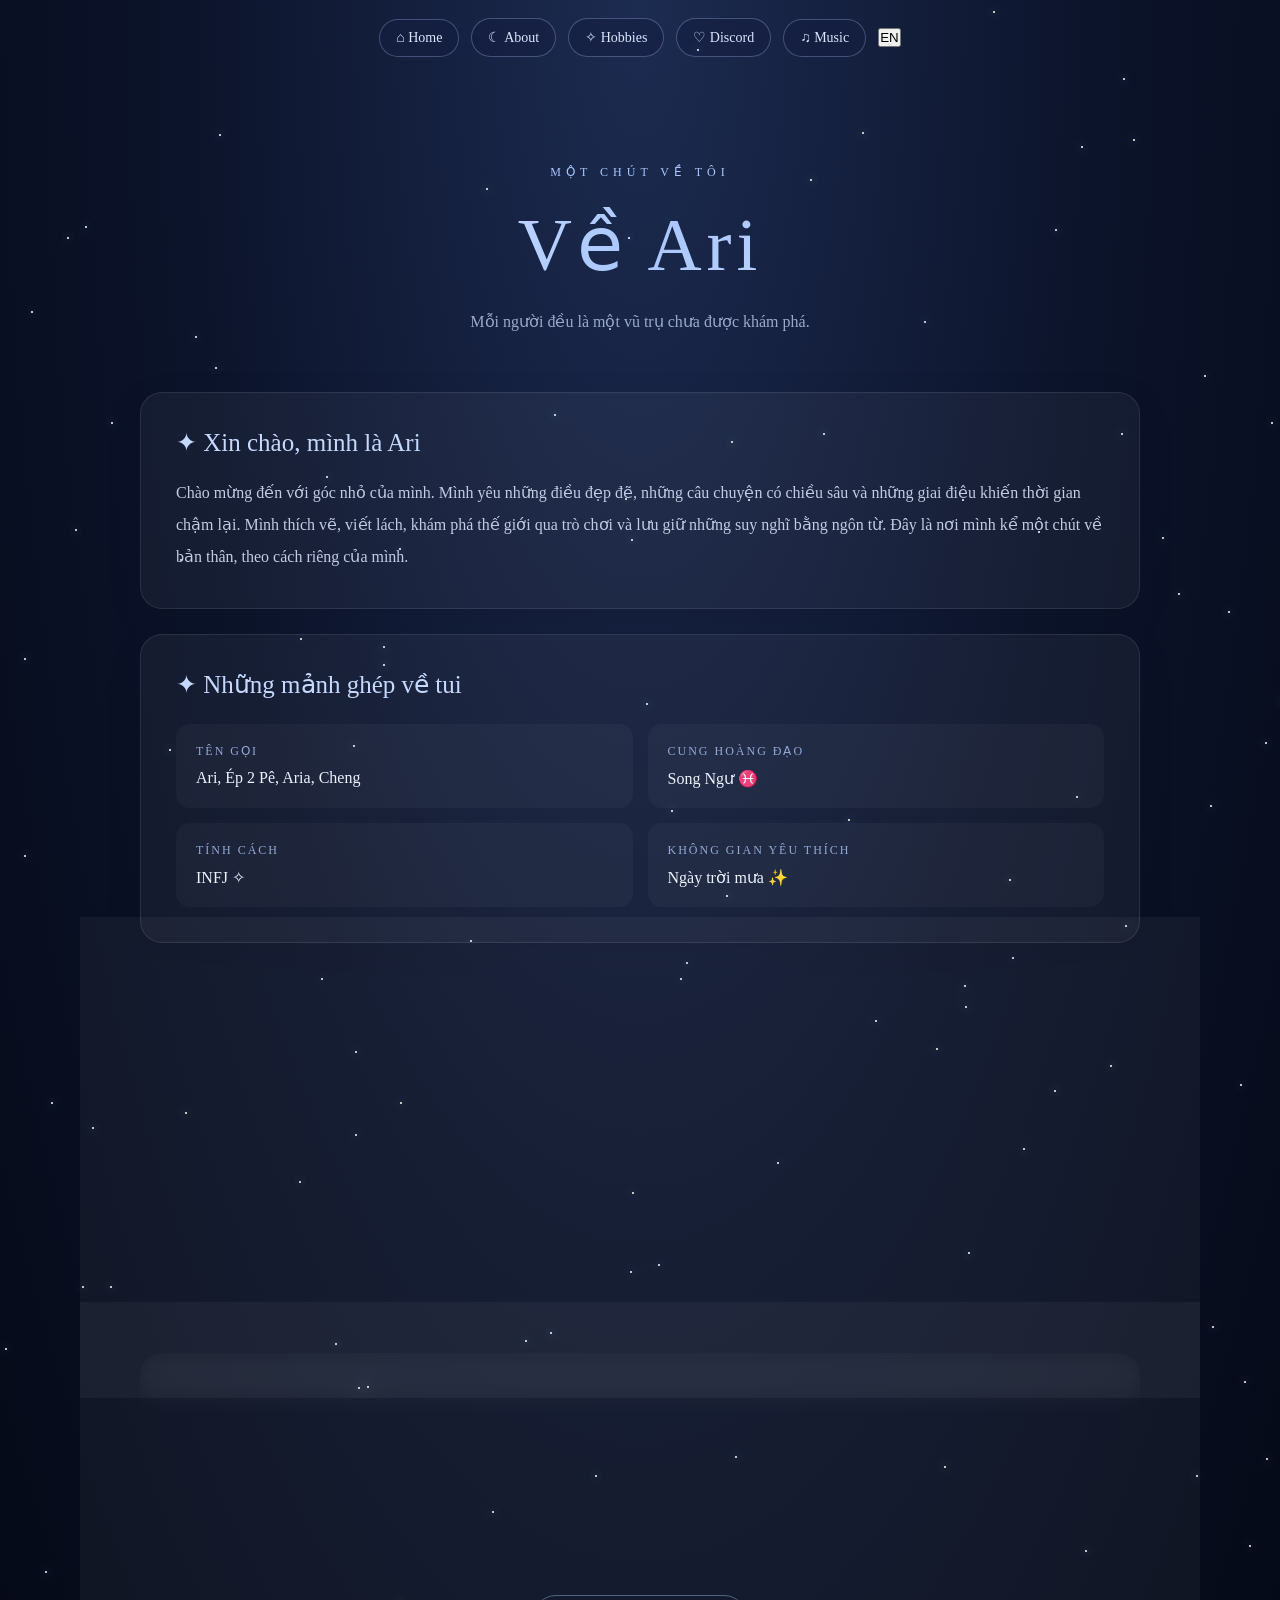
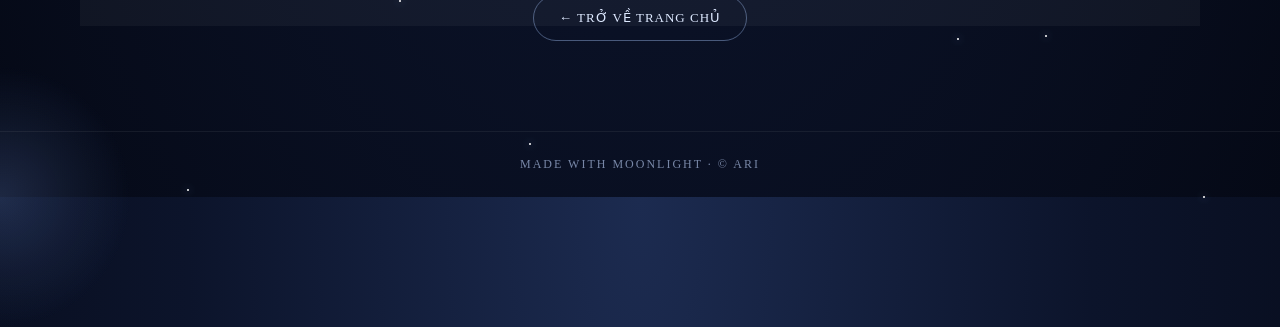
==== commit ccd9dab3: "about.html" ====
--- a/about.html
+++ b/about.html
@@ -372,6 +372,14 @@
 
   <div class="stars" id="stars"></div>
   
+<div class="language-switch">
+  <button id="langButton"
+          type="button"
+          onclick="toggleLanguage()">
+    EN
+  </button>
+</div>
+
 </nav>
 
 <style>
@@ -425,13 +433,6 @@
             Mỗi người đều là một vũ trụ chưa được khám phá.
         </p>
 
-    <!-- LANGUAGE -->
-  <div class="language">
-    <button id="languageButton" type="button">
-      EN
-    </button>
-  </div> 
-
     </section>
 
     <main class="container">
@@ -594,25 +595,25 @@
         }
 
         // Chuyển đổi ngôn ngữ
-        const languageButton = document.getElementById("language");
-
-        let currentLanguage = "vi";
-
-        languageButton.addEventListener("click", () => {
-            currentLanguage =
-                currentLanguage === "vi" ? "en" : "vi";
-
-            document.documentElement.lang = currentLanguage;
-
-            document.querySelectorAll("[data-vi][data-en]")
-                .forEach(element => {
-                    element.textContent =
-                        element.dataset[currentLanguage];
-                });
-
-            languageButton.textContent =
-                currentLanguage === "vi" ? "EN" : "VI";
-        });
+        /* LANGUAGE SWITCHER */
+
+let currentLanguage = "vi";
+
+function toggleLanguage() {
+  currentLanguage = currentLanguage === "vi" ? "en" : "vi";
+
+  document.documentElement.lang = currentLanguage;
+
+  document.querySelectorAll("[data-vi][data-en]").forEach(element => {
+    element.textContent = element.dataset[currentLanguage];
+  });
+
+  const button = document.getElementById("langButton");
+
+  if (button) {
+    button.textContent = currentLanguage === "vi" ? "EN" : "VI";
+  }
+}
     </script>
     <script src="effects.js"></script>
     
